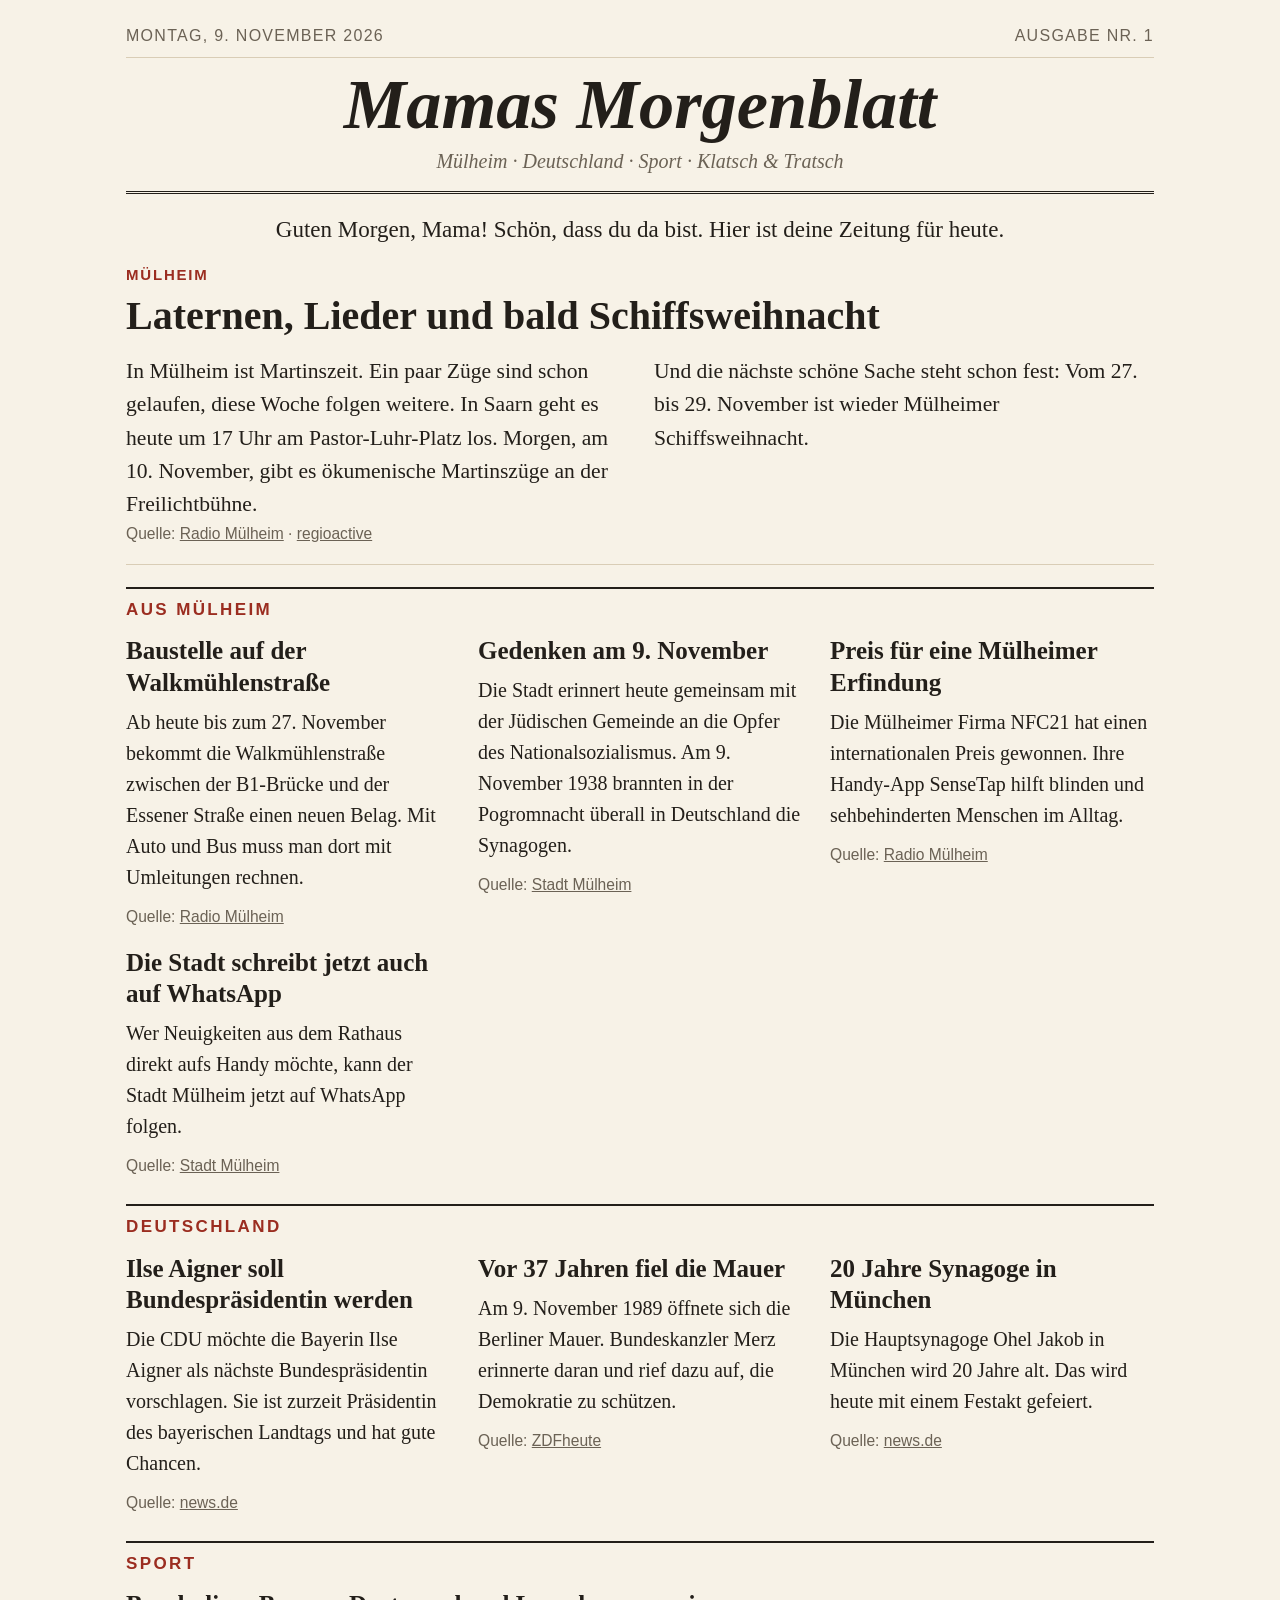
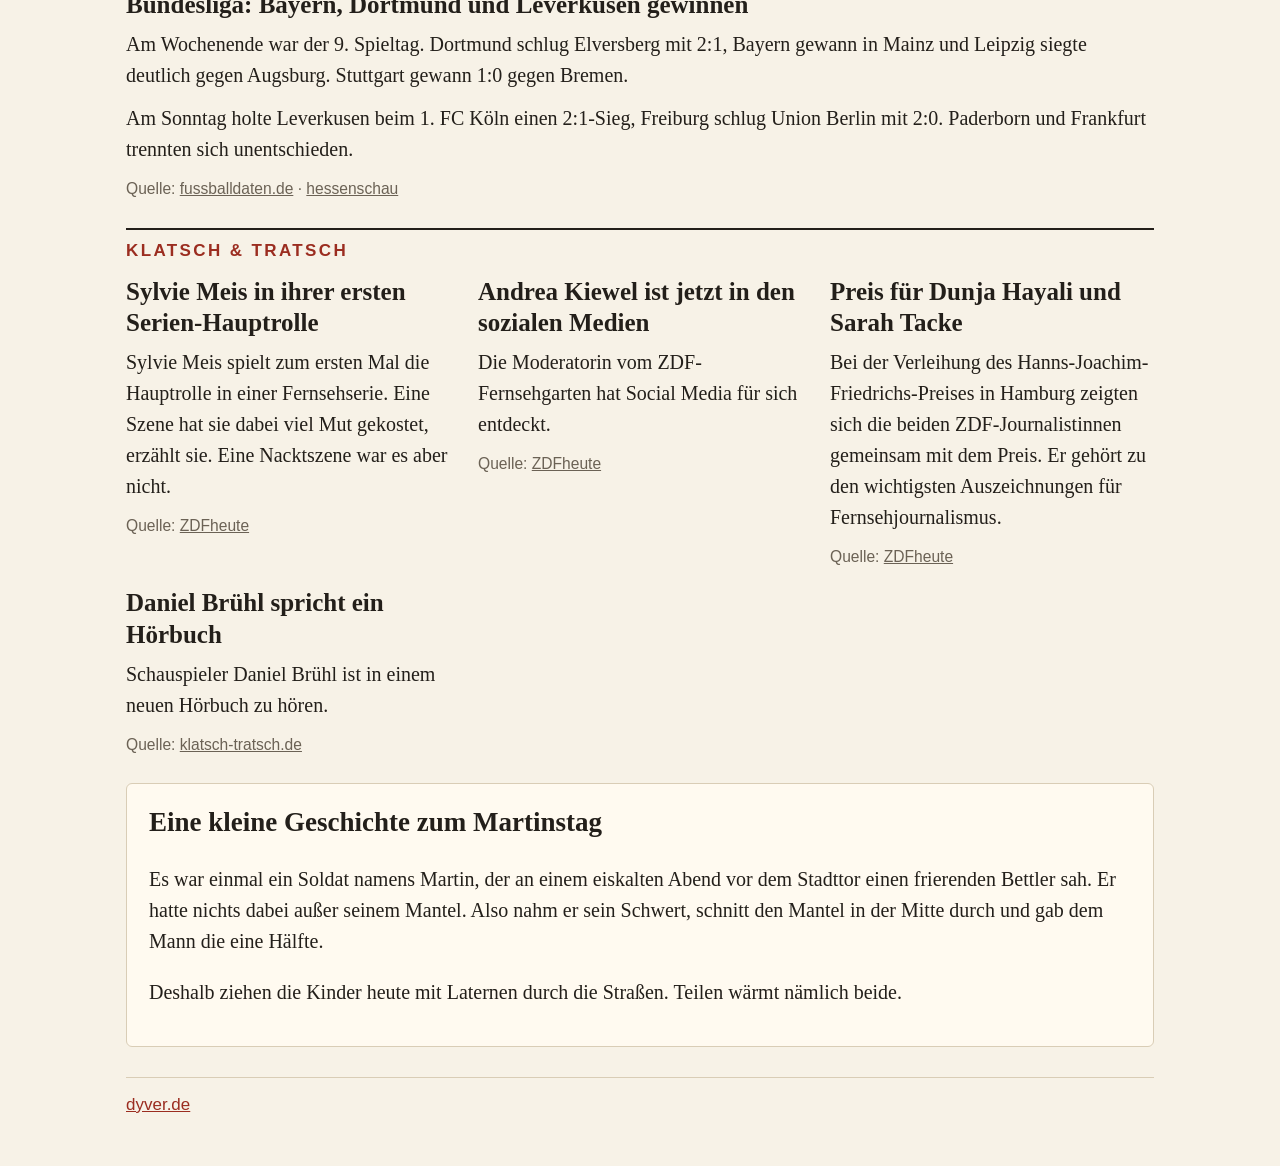
==== mama/index.html @ 4e743428 "Zeitungen für news.dyver.de: Tim-Kurier, Mamas Morgenblatt, Forever-Bote Co-Authored-By: Claude Opus" ====
<!doctype html>
<html lang="de">
<head>
<meta charset="utf-8">
<meta name="viewport" content="width=device-width, initial-scale=1">
<meta name="robots" content="noindex, nofollow">
<title>Mamas Morgenblatt</title>
<link rel="stylesheet" href="../assets/zeitung.css">
</head>
<body class="mama">
<main id="zeitung"><p class="leer">Die Zeitung wird aufgeschlagen …</p></main>
<script>window.ZEITUNG = { titel: "Mamas Morgenblatt", unterzeile: "Mülheim · Deutschland · Sport · Klatsch & Tratsch", wetter: true };</script>
<script src="../assets/zeitung.js"></script>
</body>
</html>
---- assets/zeitung.css ----
/* Grundgerüst für alle drei Zeitungen; die Themes stehen unten. */
* { box-sizing: border-box; }
body { margin: 0; background: var(--bg); color: var(--ink); font-family: var(--text-font); font-size: var(--size, 17px); line-height: 1.55; }
#zeitung { max-width: 1060px; margin: 0 auto; padding: 24px 16px 48px; }
a { color: var(--accent); }
.leer { text-align: center; padding: 4rem 0; color: var(--muted); }

.kopf { text-align: center; border-bottom: 3px double var(--line-strong); padding-bottom: 14px; margin-bottom: 18px; }
.kopfzeile { display: flex; justify-content: space-between; gap: 12px; flex-wrap: wrap; font-size: .8em; text-transform: uppercase;
             letter-spacing: .08em; color: var(--muted); border-bottom: 1px solid var(--line); padding-bottom: 8px; margin-bottom: 10px; font-family: var(--ui-font); }
.titel { font-family: var(--title-font); font-size: clamp(2.2rem, 7vw, 4.4rem); margin: .1em 0 0; line-height: 1.05; font-weight: var(--title-weight, 700); color: var(--title-ink, var(--ink)); }
.unterzeile { color: var(--muted); font-style: italic; margin-top: 4px; }
.gruss { font-size: 1.15em; text-align: center; margin: 0 0 16px; }
.wetter { background: var(--card); border: 1px solid var(--line); border-radius: var(--radius); padding: 10px 14px; margin-bottom: 20px; text-align: center; font-family: var(--ui-font); font-size: .95em; }

.aufmacher { border-bottom: 1px solid var(--line); padding-bottom: 18px; margin-bottom: 22px; }
.aufmacher h2 { font-family: var(--title-font); font-size: clamp(1.6rem, 4.5vw, 2.5rem); line-height: 1.15; margin: .15em 0 .4em; }
.aufmacher .text { font-size: 1.08em; columns: 2 320px; column-gap: 28px; }
.aufmacher .text p:first-child { margin-top: 0; }
.rubrik { font-family: var(--ui-font); font-size: .75em; text-transform: uppercase; letter-spacing: .12em; color: var(--accent); font-weight: 700; }

.rubrikblock { margin-bottom: 26px; }
.rubrikname { font-family: var(--ui-font); font-size: .85em; text-transform: uppercase; letter-spacing: .14em; color: var(--accent);
              border-top: 2px solid var(--line-strong); padding-top: 8px; margin: 0 0 12px; }
.artikelgrid { display: grid; grid-template-columns: repeat(auto-fit, minmax(280px, 1fr)); gap: 18px 28px; }
.artikel { background: var(--card-article, transparent); border-radius: var(--radius); padding: var(--article-pad, 0); }
.artikel h4 { font-family: var(--title-font); font-size: 1.25em; line-height: 1.25; margin: 0 0 .35em; }
.artikel .text p { margin: 0 0 .6em; }
.quellen { font-family: var(--ui-font); font-size: .78em; color: var(--muted); }
.quellen a { color: var(--muted); }

.schluss { background: var(--card); border: 1px solid var(--line); border-radius: var(--radius); padding: 18px 22px; margin-top: 10px; }
.schluss h3 { font-family: var(--title-font); margin: 0 0 .4em; font-size: 1.35em; }
.fuss { margin-top: 30px; padding-top: 14px; border-top: 1px solid var(--line); display: flex; justify-content: space-between; align-items: center;
        gap: 12px; flex-wrap: wrap; font-family: var(--ui-font); font-size: .85em; color: var(--muted); }
.fuss select { font: inherit; padding: 4px 6px; margin-left: 6px; background: var(--card); color: var(--ink); border: 1px solid var(--line); border-radius: 6px; max-width: 100%; }

/* Tim: modern, klar */
body.tim { --bg:#f6f7f9; --card:#fff; --ink:#15181e; --muted:#667085; --accent:#2563eb; --line:#e3e6ec; --line-strong:#15181e;
  --text-font: system-ui, -apple-system, "Segoe UI", Roboto, sans-serif; --ui-font: system-ui, -apple-system, "Segoe UI", sans-serif;
  --title-font: "Segoe UI", system-ui, sans-serif; --title-weight: 800; --radius: 12px; --card-article:#fff; --article-pad: 16px; }
@media (prefers-color-scheme: dark) {
  body.tim { --bg:#0f1115; --card:#181b22; --card-article:#181b22; --ink:#e8eaee; --muted:#9aa3b2; --accent:#6ea0ff; --line:#2a2f3a; --line-strong:#e8eaee; }
}

/* Mama: klassische Zeitung, große Schrift */
body.mama { --size: 20px; --bg:#f7f2e7; --card:#fffaf0; --ink:#231f1a; --muted:#6b6255; --accent:#9b2d20; --line:#d9cdb6; --line-strong:#231f1a;
  --text-font: Georgia, "Times New Roman", serif; --ui-font: Verdana, Tahoma, sans-serif; --title-font: Georgia, "Times New Roman", serif; --radius: 6px; }
body.mama .titel { font-style: italic; }
body.mama .artikelgrid { grid-template-columns: repeat(auto-fit, minmax(320px, 1fr)); }
@media (prefers-color-scheme: dark) {
  body.mama { --bg:#1c1a16; --card:#26231d; --ink:#f0e9db; --muted:#b3a993; --accent:#e58a6f; --line:#3e392f; --line-strong:#f0e9db; }
}

/* WoW: Pergament und Gold */
body.wow { --bg:#120f0b; --card:#1f1a12; --card-article:#1f1a12; --ink:#eadfc8; --muted:#a8987a; --accent:#f0b543; --line:#3d3221; --line-strong:#c8952f;
  --title-ink:#f6c457; --text-font: Georgia, "Palatino Linotype", serif; --ui-font: "Trebuchet MS", system-ui, sans-serif;
  --title-font: "Palatino Linotype", "Book Antiqua", Georgia, serif; --radius: 4px; --article-pad: 16px;
  background-image: radial-gradient(ellipse at top, #2a2014 0%, #120f0b 60%); background-attachment: fixed; }
body.wow .titel { text-shadow: 0 2px 18px rgba(240,181,67,.35); letter-spacing: .02em; }
body.wow .artikel { border: 1px solid var(--line); }
body.wow .rubrikname { color: #ff8000; }
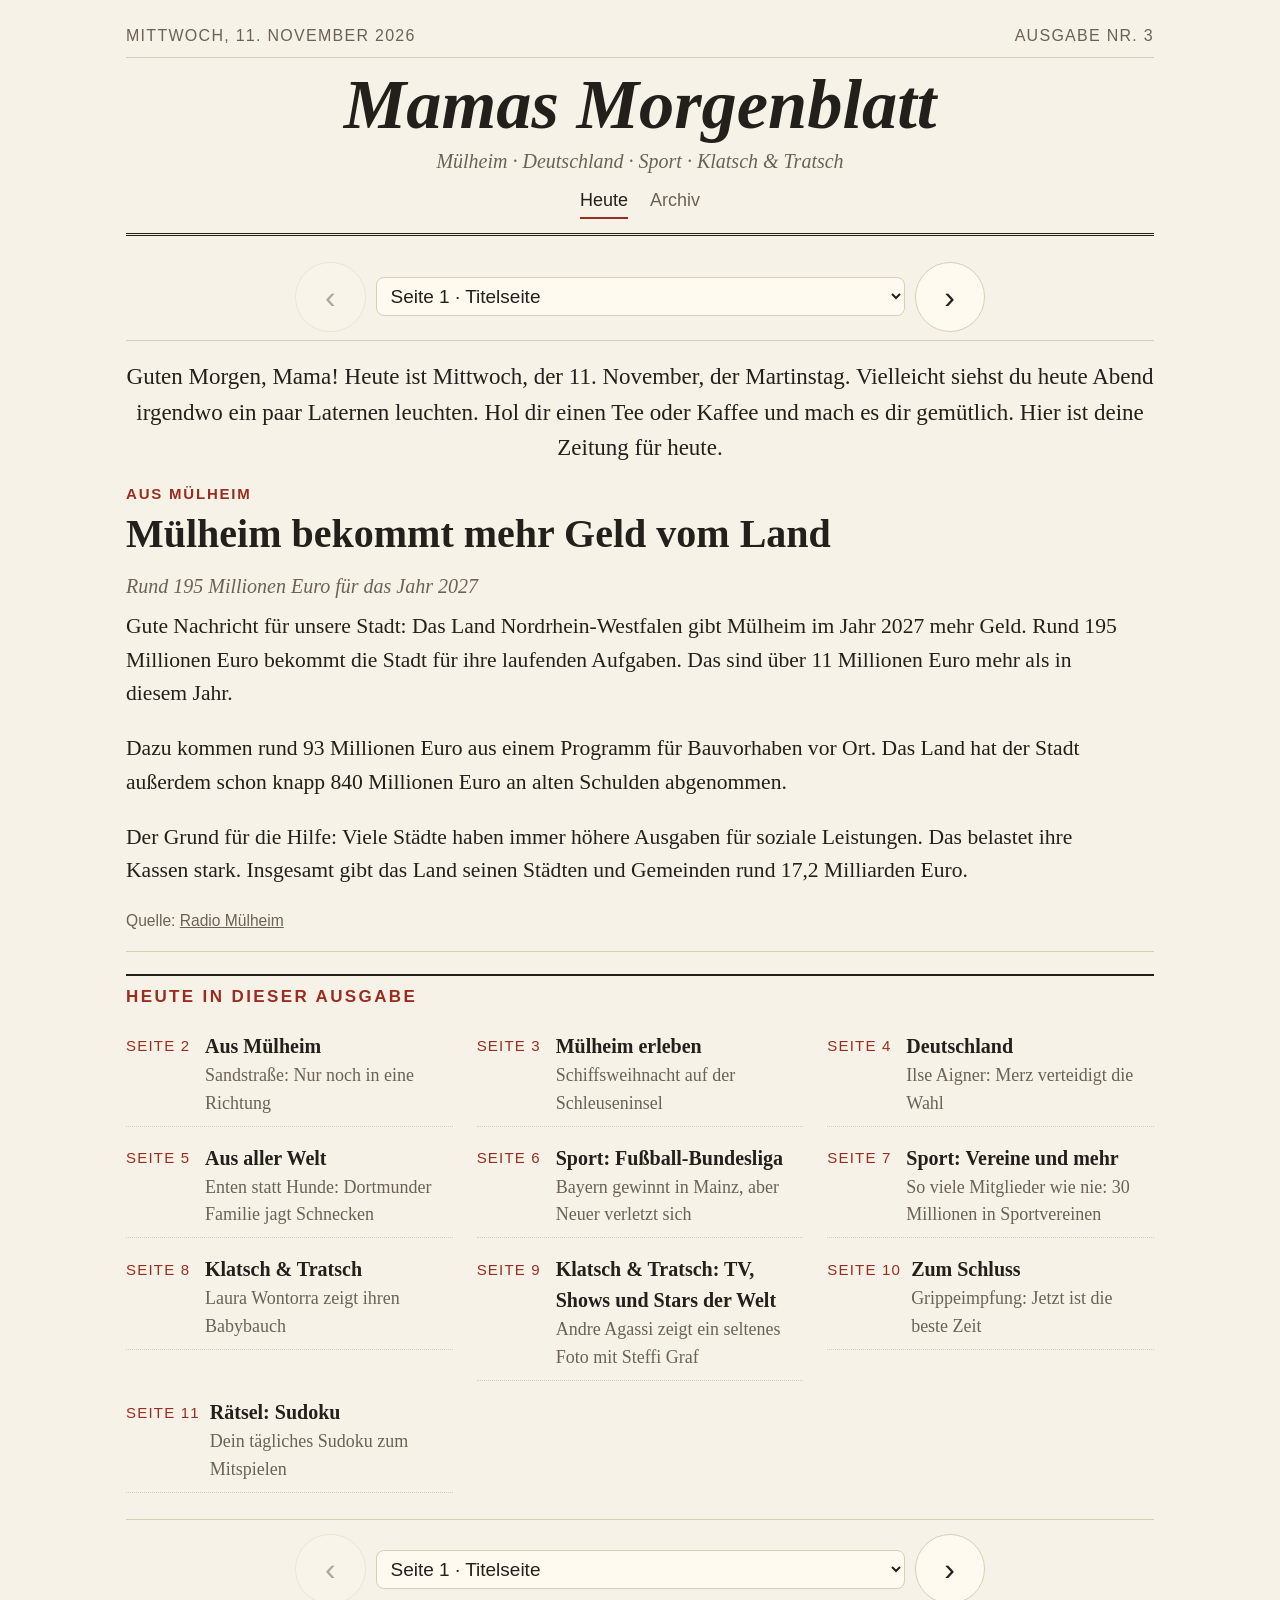
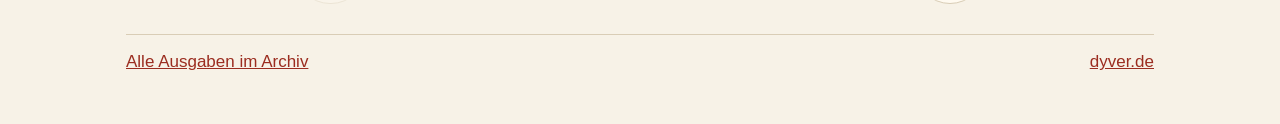
==== commit 4525ea3a: "Mamas Morgenblatt: tägliches Sudoku (mittel) als Rätsel-Seite zum Mitspielen Co-Authored-By: Claude " ====
--- a/mama/index.html
+++ b/mama/index.html
@@ -9,7 +9,8 @@
 </head>
 <body class="mama">
 <main id="zeitung"><p class="leer">Die Zeitung wird aufgeschlagen …</p></main>
-<script>window.ZEITUNG = { titel: "Mamas Morgenblatt", unterzeile: "Mülheim · Deutschland · Sport · Klatsch & Tratsch", wetter: true };</script>
+<script>window.ZEITUNG = { titel: "Mamas Morgenblatt", unterzeile: "Mülheim · Deutschland · Sport · Klatsch & Tratsch", wetter: true, sudoku: true };</script>
+<script src="../assets/sudoku.js"></script>
 <script src="../assets/zeitung.js"></script>
 </body>
 </html>
--- a/assets/zeitung.css
+++ b/assets/zeitung.css
@@ -15,14 +15,14 @@
 
 .aufmacher { border-bottom: 1px solid var(--line); padding-bottom: 18px; margin-bottom: 22px; }
 .aufmacher h2 { font-family: var(--title-font); font-size: clamp(1.6rem, 4.5vw, 2.5rem); line-height: 1.15; margin: .15em 0 .4em; }
-.aufmacher .text { font-size: 1.08em; columns: 2 320px; column-gap: 28px; }
+.aufmacher .text { font-size: 1.08em; max-width: 46em; }
 .aufmacher .text p:first-child { margin-top: 0; }
 .rubrik { font-family: var(--ui-font); font-size: .75em; text-transform: uppercase; letter-spacing: .12em; color: var(--accent); font-weight: 700; }
 
 .rubrikblock { margin-bottom: 26px; }
 .rubrikname { font-family: var(--ui-font); font-size: .85em; text-transform: uppercase; letter-spacing: .14em; color: var(--accent);
               border-top: 2px solid var(--line-strong); padding-top: 8px; margin: 0 0 12px; }
-.artikelgrid { display: grid; grid-template-columns: repeat(auto-fit, minmax(280px, 1fr)); gap: 18px 28px; }
+.artikelgrid { display: grid; grid-template-columns: repeat(auto-fit, minmax(min(280px, 100%), 1fr)); gap: 18px 28px; }
 .artikel { background: var(--card-article, transparent); border-radius: var(--radius); padding: var(--article-pad, 0); }
 .artikel h4 { font-family: var(--title-font); font-size: 1.25em; line-height: 1.25; margin: 0 0 .35em; }
 .artikel .text p { margin: 0 0 .6em; }
@@ -47,7 +47,7 @@
 body.mama { --size: 20px; --bg:#f7f2e7; --card:#fffaf0; --ink:#231f1a; --muted:#6b6255; --accent:#9b2d20; --line:#d9cdb6; --line-strong:#231f1a;
   --text-font: Georgia, "Times New Roman", serif; --ui-font: Verdana, Tahoma, sans-serif; --title-font: Georgia, "Times New Roman", serif; --radius: 6px; }
 body.mama .titel { font-style: italic; }
-body.mama .artikelgrid { grid-template-columns: repeat(auto-fit, minmax(320px, 1fr)); }
+body.mama .artikelgrid { grid-template-columns: repeat(auto-fit, minmax(min(320px, 100%), 1fr)); }
 @media (prefers-color-scheme: dark) {
   body.mama { --bg:#1c1a16; --card:#26231d; --ink:#f0e9db; --muted:#b3a993; --accent:#e58a6f; --line:#3e392f; --line-strong:#f0e9db; }
 }
@@ -60,3 +60,88 @@
 body.wow .titel { text-shadow: 0 2px 18px rgba(240,181,67,.35); letter-spacing: .02em; }
 body.wow .artikel { border: 1px solid var(--line); }
 body.wow .rubrikname { color: #ff8000; }
+
+/* ---------- Seiten, Blättern, Archiv ---------- */
+.titel a { color: inherit; text-decoration: none; }
+.kopfnav { display: flex; justify-content: center; gap: 22px; margin-top: 10px; font-family: var(--ui-font); font-size: .9em; }
+.kopfnav a { color: var(--muted); text-decoration: none; padding-bottom: 2px; border-bottom: 2px solid transparent; }
+.kopfnav a.aktiv, .kopfnav a:hover { color: var(--ink); border-bottom-color: var(--accent); }
+.hinweis { background: var(--card); border: 1px solid var(--line); border-left: 4px solid var(--accent); border-radius: var(--radius);
+           padding: 10px 14px; margin-bottom: 16px; font-family: var(--ui-font); font-size: .9em; }
+
+.blaettern { display: flex; align-items: center; justify-content: center; gap: 10px; margin: 6px 0 18px; font-family: var(--ui-font); }
+.blaettern.oben { position: sticky; top: 0; z-index: 5; background: var(--bg); padding: 8px 0; margin-top: 0; border-bottom: 1px solid var(--line); }
+.blaettern.unten { margin-top: 26px; border-top: 1px solid var(--line); padding-top: 14px; }
+.blaettern button { font: inherit; font-size: 1.4em; line-height: 1; width: 2.2em; height: 2.2em; border-radius: 50%; border: 1px solid var(--line);
+                    background: var(--card); color: var(--ink); cursor: pointer; flex: none; }
+.blaettern button:disabled { opacity: .35; cursor: default; }
+.blaettern button:not(:disabled):hover { border-color: var(--accent); color: var(--accent); }
+.blaettern select { font: inherit; font-size: .95em; padding: 7px 10px; border-radius: 8px; border: 1px solid var(--line); background: var(--card);
+                    color: var(--ink); min-width: 0; max-width: 70vw; }
+
+.seitentitel { font-family: var(--title-font); font-size: clamp(1.5rem, 4vw, 2.1rem); margin: 0 0 16px; padding-bottom: 8px;
+               border-bottom: 3px double var(--line-strong); display: flex; align-items: baseline; gap: 14px; flex-wrap: wrap; }
+.seitentitel span { font-family: var(--ui-font); font-size: .45em; text-transform: uppercase; letter-spacing: .14em; color: var(--accent); }
+.seitengrid.mit-kasten { display: grid; grid-template-columns: minmax(0, 1fr) 260px; gap: 28px; align-items: start; }
+@media (max-width: 760px) { .seitengrid.mit-kasten { grid-template-columns: 1fr; } }
+.artikel.gross { grid-column: 1 / -1; }
+.artikel.gross h4 { font-size: 1.6em; }
+.artikel.gross .text { max-width: 46em; }
+/* Textspalten nur auf großen Bildschirmen, wo eine Spalte ganz ins Bild passt. Nie bei Mama (Fold aufgefaltet, fast quadratisch). */
+@media (min-width: 1100px) and (min-height: 850px) {
+  body:not(.mama) .aufmacher .text { columns: 2 320px; column-gap: 28px; max-width: none; }
+  body:not(.mama) .artikel.gross .text { columns: 2 300px; column-gap: 28px; max-width: none; }
+}
+/* Fold aufgefaltet und Tablets: Kasten unter die Artikel statt schmaler Randspalte, Artikel zweispaltig */
+@media (max-width: 960px) { body.mama .seitengrid.mit-kasten { grid-template-columns: 1fr; } }
+.unter { color: var(--muted); font-style: italic; margin: -2px 0 8px; }
+.kasten { background: var(--card); border: 1px solid var(--line); border-top: 4px solid var(--accent); border-radius: var(--radius); padding: 14px 16px; font-size: .92em; }
+.kasten h5 { font-family: var(--ui-font); text-transform: uppercase; letter-spacing: .1em; font-size: .8em; color: var(--accent); margin: 0 0 8px; }
+.kasten ul { margin: 0; padding-left: 1.1em; } .kasten li { margin-bottom: .45em; }
+
+.inhalt ol { list-style: none; padding: 0; margin: 0; display: grid; grid-template-columns: repeat(auto-fit, minmax(min(260px, 100%), 1fr)); gap: 8px 24px; }
+.inhalt a { display: grid; grid-template-columns: auto 1fr; gap: 0 10px; text-decoration: none; color: var(--ink); padding: 8px 0; border-bottom: 1px dotted var(--line); }
+.inhalt .snr { grid-row: span 2; font-family: var(--ui-font); font-size: .75em; text-transform: uppercase; letter-spacing: .08em; color: var(--accent); padding-top: .25em; min-width: 4.6em; }
+.inhalt .teaser { color: var(--muted); font-size: .9em; }
+.inhalt a:hover strong { color: var(--accent); }
+
+.archivliste { list-style: none; padding: 0; margin: 0 0 22px; }
+.archivliste a { display: flex; gap: 14px; padding: 9px 0; border-bottom: 1px dotted var(--line); text-decoration: none; color: var(--ink); align-items: baseline; }
+.archivliste .adatum { font-family: var(--ui-font); color: var(--accent); font-size: .85em; min-width: 7em; flex: none; }
+.archivliste a:hover .aschlag { color: var(--accent); }
+body.mama .blaettern button { font-size: 1.6em; }
+
+/* ---------- Sudoku (Rätsel-Seite) ---------- */
+.sudoku { --sd-rand: var(--line-strong); --sd-dünn: var(--line); --sd-wahl: color-mix(in srgb, var(--accent) 28%, var(--card));
+  --sd-verwandt: color-mix(in srgb, var(--accent) 8%, var(--card)); --sd-gleich: color-mix(in srgb, var(--accent) 18%, var(--card)); }
+.sd-info { margin: 0 0 14px; color: var(--muted); }
+.sd-spiel { display: flex; flex-wrap: wrap; gap: 18px; align-items: flex-start; justify-content: center; }
+.sd-brett { container-type: inline-size; width: min(100%, 520px, calc(100vh - 130px)); min-width: min(100%, 300px); aspect-ratio: 1;
+  display: grid; grid-template-columns: repeat(9, 1fr); border: 3px solid var(--sd-rand); border-radius: 4px; background: var(--card);
+  touch-action: manipulation; user-select: none; -webkit-user-select: none; }
+.sd-zelle { all: unset; box-sizing: border-box; display: flex; align-items: center; justify-content: center; cursor: pointer;
+  border-right: 1px solid var(--sd-dünn); border-bottom: 1px solid var(--sd-dünn); font-family: var(--ui-font); font-size: 6.4cqi;
+  color: var(--accent); -webkit-tap-highlight-color: transparent; }
+.sd-zelle:nth-child(9n) { border-right: 0; }
+.sd-zelle:nth-child(n+73) { border-bottom: 0; }
+.sd-zelle.rechts { border-right: 2px solid var(--sd-rand); }
+.sd-zelle.unten { border-bottom: 2px solid var(--sd-rand); }
+.sd-zelle.vorgabe { color: var(--ink); font-weight: 700; }
+.sd-zelle.verwandt { background: var(--sd-verwandt); }
+.sd-zelle.gleich { background: var(--sd-gleich); }
+.sd-zelle.gewaehlt { background: var(--sd-wahl); }
+.sd-zelle:focus-visible { outline: 3px solid var(--accent); outline-offset: -3px; }
+.sd-zelle.konflikt { color: #c62828; }
+.sd-zelle.falsch { color: #fff; background: #c62828; }
+.sd-seite { flex: 1 1 210px; max-width: 420px; display: flex; flex-direction: column; gap: 12px; }
+.sd-tasten { display: grid; grid-template-columns: repeat(9, 1fr); gap: 6px; }
+@media (min-width: 700px) { .sd-tasten { grid-template-columns: repeat(3, 1fr); } }
+.sd-tasten button, .sd-aktionen button { font: inherit; font-family: var(--ui-font); border: 1px solid var(--line); background: var(--card); color: var(--ink);
+  border-radius: 8px; cursor: pointer; touch-action: manipulation; }
+.sd-tasten button { font-size: 1.5em; padding: 10px 0; min-height: 52px; }
+.sd-tasten button.voll { opacity: .3; }
+.sd-aktionen { display: grid; grid-template-columns: repeat(2, 1fr); gap: 8px; }
+.sd-aktionen button { padding: 10px 6px; font-size: .9em; }
+.sd-tasten button:active, .sd-aktionen button:active { background: var(--sd-wahl); }
+.sd-meldung { margin: 0; min-height: 1.5em; }
+.sudoku.geloest .sd-brett { border-color: #2e7d32; }
